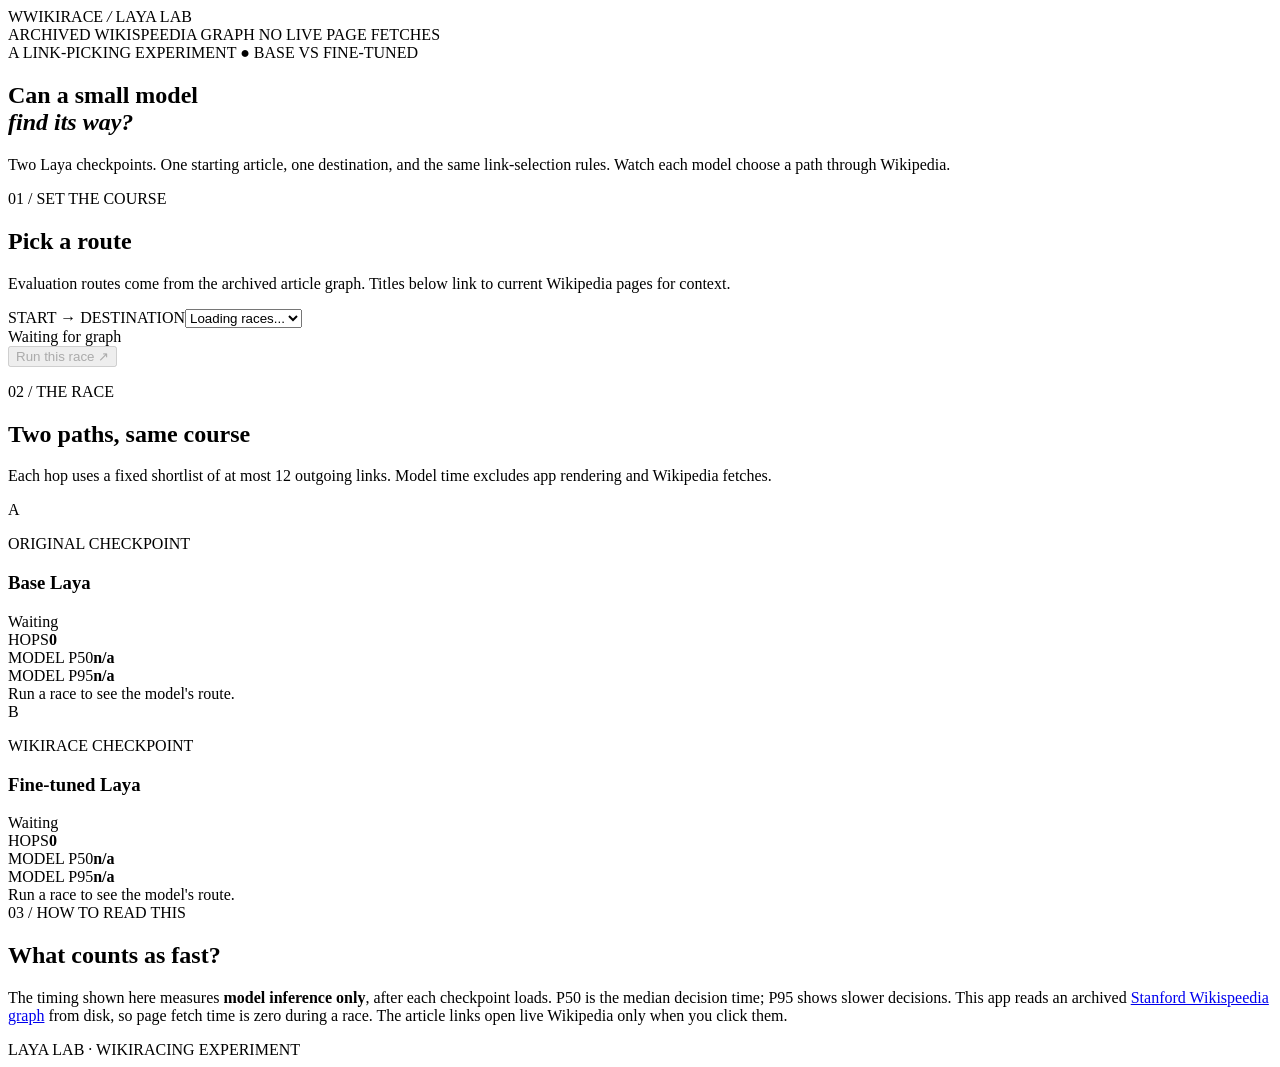
==== app/index.html @ d2092bbf "Build Laya Wikiracing experiment and app" ====
<!doctype html>
<html lang="en">
<head>
  <meta charset="utf-8">
  <meta name="viewport" content="width=device-width, initial-scale=1">
  <title>Wikirace / Laya lab</title>
  <link rel="icon" href="/favicon.svg" type="image/svg+xml">
  <link rel="stylesheet" href="/style.css">
  <script src="/app.js" defer></script>
</head>
<body>
  <div class="shell">
    <header class="topbar"><div class="brand"><span class="mark">W</span><span>WIKIRACE <i>/</i> LAYA LAB</span></div><span class="source">ARCHIVED WIKISPEEDIA GRAPH <span class="dot"></span> NO LIVE PAGE FETCHES</span></header>
    <main>
      <section class="hero">
        <div class="eyebrow">A LINK-PICKING EXPERIMENT <span>●</span> BASE VS FINE-TUNED</div>
        <h1>Can a small model<br><em>find its way?</em></h1>
        <p>Two Laya checkpoints. One starting article, one destination, and the same link-selection rules. Watch each model choose a path through Wikipedia.</p>
      </section>
      <section class="setup" aria-label="Race setup">
        <div class="setup-copy"><span class="section-number">01 / SET THE COURSE</span><h2>Pick a route</h2><p>Evaluation routes come from the archived article graph. Titles below link to current Wikipedia pages for context.</p></div>
        <div class="controls"><label for="race-select">START → DESTINATION</label><select id="race-select"><option>Loading races...</option></select><div class="course" id="course"><span>Waiting for graph</span></div><button id="start-button" disabled>Run this race <span>↗</span></button><p id="setup-note" class="setup-note" role="status"></p></div>
      </section>
      <section class="arena" aria-label="Model races">
        <div class="section-heading"><div><span class="section-number">02 / THE RACE</span><h2>Two paths, same course</h2></div><p>Each hop uses a fixed shortlist of at most 12 outgoing links. Model time excludes app rendering and Wikipedia fetches.</p></div>
        <div class="lanes"><article class="lane" id="base-lane"><div class="lane-head"><span class="lane-badge base-badge">A</span><div><p>ORIGINAL CHECKPOINT</p><h3>Base Laya</h3></div><span class="lane-state" id="base-state">Waiting</span></div><div class="lane-metrics"><div><span>HOPS</span><strong id="base-hops">0</strong></div><div><span>MODEL P50</span><strong id="base-p50">n/a</strong></div><div><span>MODEL P95</span><strong id="base-p95">n/a</strong></div></div><div class="trail" id="base-trail"><div class="empty">Run a race to see the model's route.</div></div></article>
          <article class="lane" id="tuned-lane"><div class="lane-head"><span class="lane-badge tuned-badge">B</span><div><p>WIKIRACE CHECKPOINT</p><h3>Fine-tuned Laya</h3></div><span class="lane-state" id="tuned-state">Waiting</span></div><div class="lane-metrics"><div><span>HOPS</span><strong id="tuned-hops">0</strong></div><div><span>MODEL P50</span><strong id="tuned-p50">n/a</strong></div><div><span>MODEL P95</span><strong id="tuned-p95">n/a</strong></div></div><div class="trail" id="tuned-trail"><div class="empty">Run a race to see the model's route.</div></div></article></div>
      </section>
      <section class="notes"><span class="section-number">03 / HOW TO READ THIS</span><div><h2>What counts as fast?</h2><p>The timing shown here measures <strong>model inference only</strong>, after each checkpoint loads. P50 is the median decision time; P95 shows slower decisions. This app reads an archived <a href="https://snap.stanford.edu/data/wikispeedia.html" target="_blank" rel="noopener noreferrer">Stanford Wikispeedia graph</a> from disk, so page fetch time is zero during a race. The article links open live Wikipedia only when you click them.</p></div></section>
    </main>
    <footer>LAYA LAB <span>·</span> WIKIRACING EXPERIMENT</footer>
  </div>
</body>
</html>
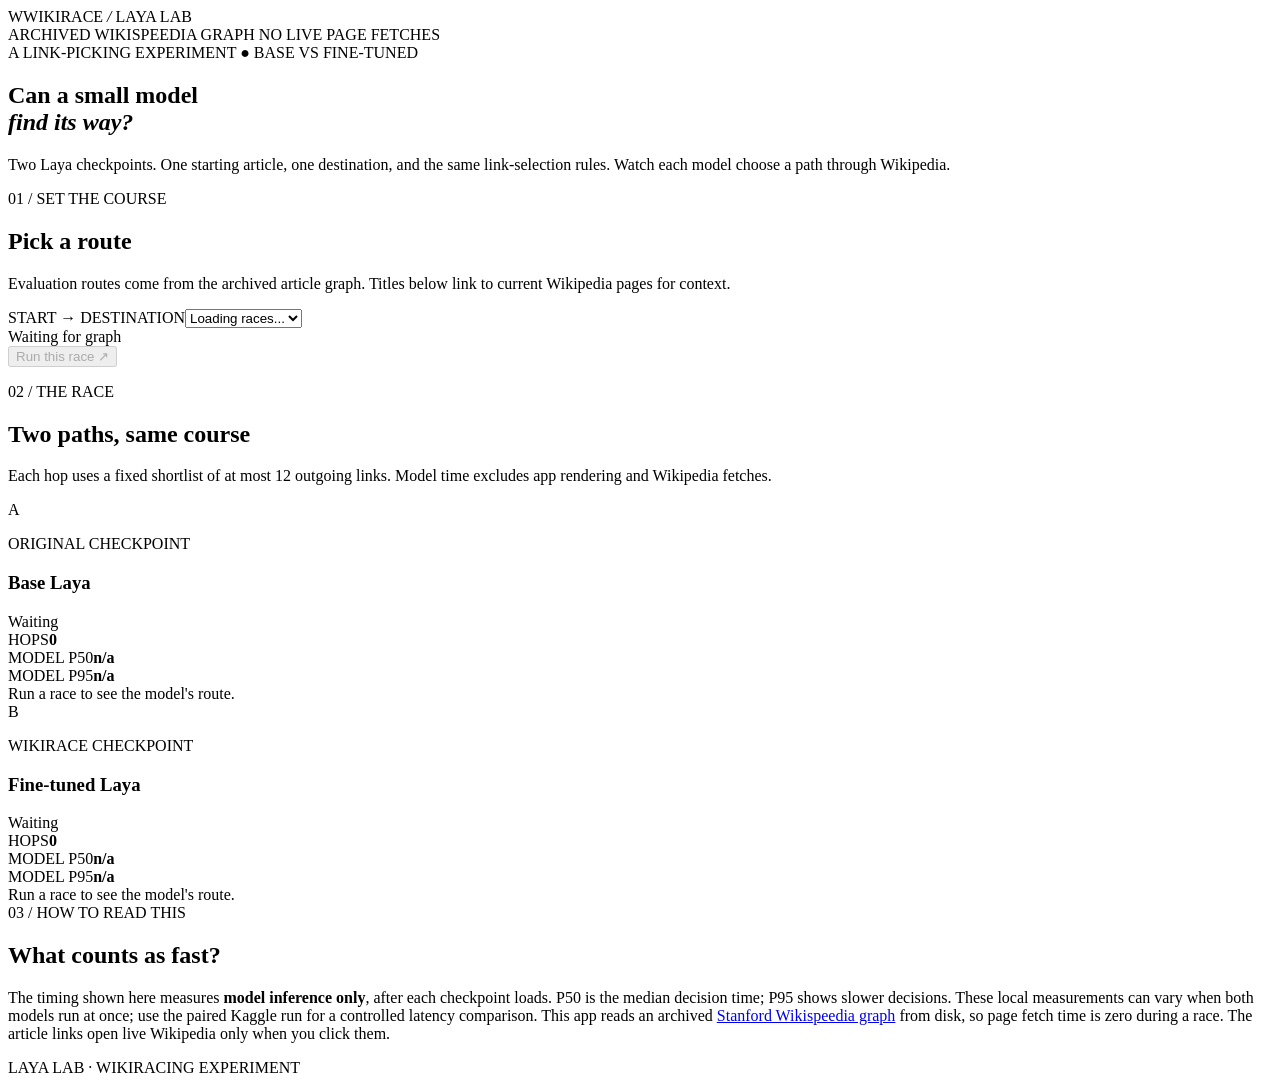
==== commit c60adb49: "Document and display paired Wikiracing results" ====
--- a/app/index.html
+++ b/app/index.html
@@ -17,6 +17,12 @@
         <h1>Can a small model<br><em>find its way?</em></h1>
         <p>Two Laya checkpoints. One starting article, one destination, and the same link-selection rules. Watch each model choose a path through Wikipedia.</p>
       </section>
+      <section class="benchmark" id="benchmark" hidden aria-label="Held-out benchmark">
+        <div><span class="section-number">HELD-OUT TEST</span><h2>More wins. Similar speed.</h2><p>60 archived races, eight-hop limit. Both checkpoints used the same routes and link choices.</p></div>
+        <div class="benchmark-stat"><span>RACES WON</span><strong id="bench-wins">-</strong><small>base → tuned</small></div>
+        <div class="benchmark-stat"><span>CHOICE ACCURACY</span><strong id="bench-accuracy">-</strong><small>600 held-out decisions</small></div>
+        <div class="benchmark-stat"><span>T4 MEDIAN INFERENCE</span><strong id="bench-latency">-</strong><small>model time per move</small></div>
+      </section>
       <section class="setup" aria-label="Race setup">
         <div class="setup-copy"><span class="section-number">01 / SET THE COURSE</span><h2>Pick a route</h2><p>Evaluation routes come from the archived article graph. Titles below link to current Wikipedia pages for context.</p></div>
         <div class="controls"><label for="race-select">START → DESTINATION</label><select id="race-select"><option>Loading races...</option></select><div class="course" id="course"><span>Waiting for graph</span></div><button id="start-button" disabled>Run this race <span>↗</span></button><p id="setup-note" class="setup-note" role="status"></p></div>
@@ -26,7 +32,7 @@
         <div class="lanes"><article class="lane" id="base-lane"><div class="lane-head"><span class="lane-badge base-badge">A</span><div><p>ORIGINAL CHECKPOINT</p><h3>Base Laya</h3></div><span class="lane-state" id="base-state">Waiting</span></div><div class="lane-metrics"><div><span>HOPS</span><strong id="base-hops">0</strong></div><div><span>MODEL P50</span><strong id="base-p50">n/a</strong></div><div><span>MODEL P95</span><strong id="base-p95">n/a</strong></div></div><div class="trail" id="base-trail"><div class="empty">Run a race to see the model's route.</div></div></article>
           <article class="lane" id="tuned-lane"><div class="lane-head"><span class="lane-badge tuned-badge">B</span><div><p>WIKIRACE CHECKPOINT</p><h3>Fine-tuned Laya</h3></div><span class="lane-state" id="tuned-state">Waiting</span></div><div class="lane-metrics"><div><span>HOPS</span><strong id="tuned-hops">0</strong></div><div><span>MODEL P50</span><strong id="tuned-p50">n/a</strong></div><div><span>MODEL P95</span><strong id="tuned-p95">n/a</strong></div></div><div class="trail" id="tuned-trail"><div class="empty">Run a race to see the model's route.</div></div></article></div>
       </section>
-      <section class="notes"><span class="section-number">03 / HOW TO READ THIS</span><div><h2>What counts as fast?</h2><p>The timing shown here measures <strong>model inference only</strong>, after each checkpoint loads. P50 is the median decision time; P95 shows slower decisions. This app reads an archived <a href="https://snap.stanford.edu/data/wikispeedia.html" target="_blank" rel="noopener noreferrer">Stanford Wikispeedia graph</a> from disk, so page fetch time is zero during a race. The article links open live Wikipedia only when you click them.</p></div></section>
+      <section class="notes"><span class="section-number">03 / HOW TO READ THIS</span><div><h2>What counts as fast?</h2><p>The timing shown here measures <strong>model inference only</strong>, after each checkpoint loads. P50 is the median decision time; P95 shows slower decisions. These local measurements can vary when both models run at once; use the paired Kaggle run for a controlled latency comparison. This app reads an archived <a href="https://snap.stanford.edu/data/wikispeedia.html" target="_blank" rel="noopener noreferrer">Stanford Wikispeedia graph</a> from disk, so page fetch time is zero during a race. The article links open live Wikipedia only when you click them.</p></div></section>
     </main>
     <footer>LAYA LAB <span>·</span> WIKIRACING EXPERIMENT</footer>
   </div>
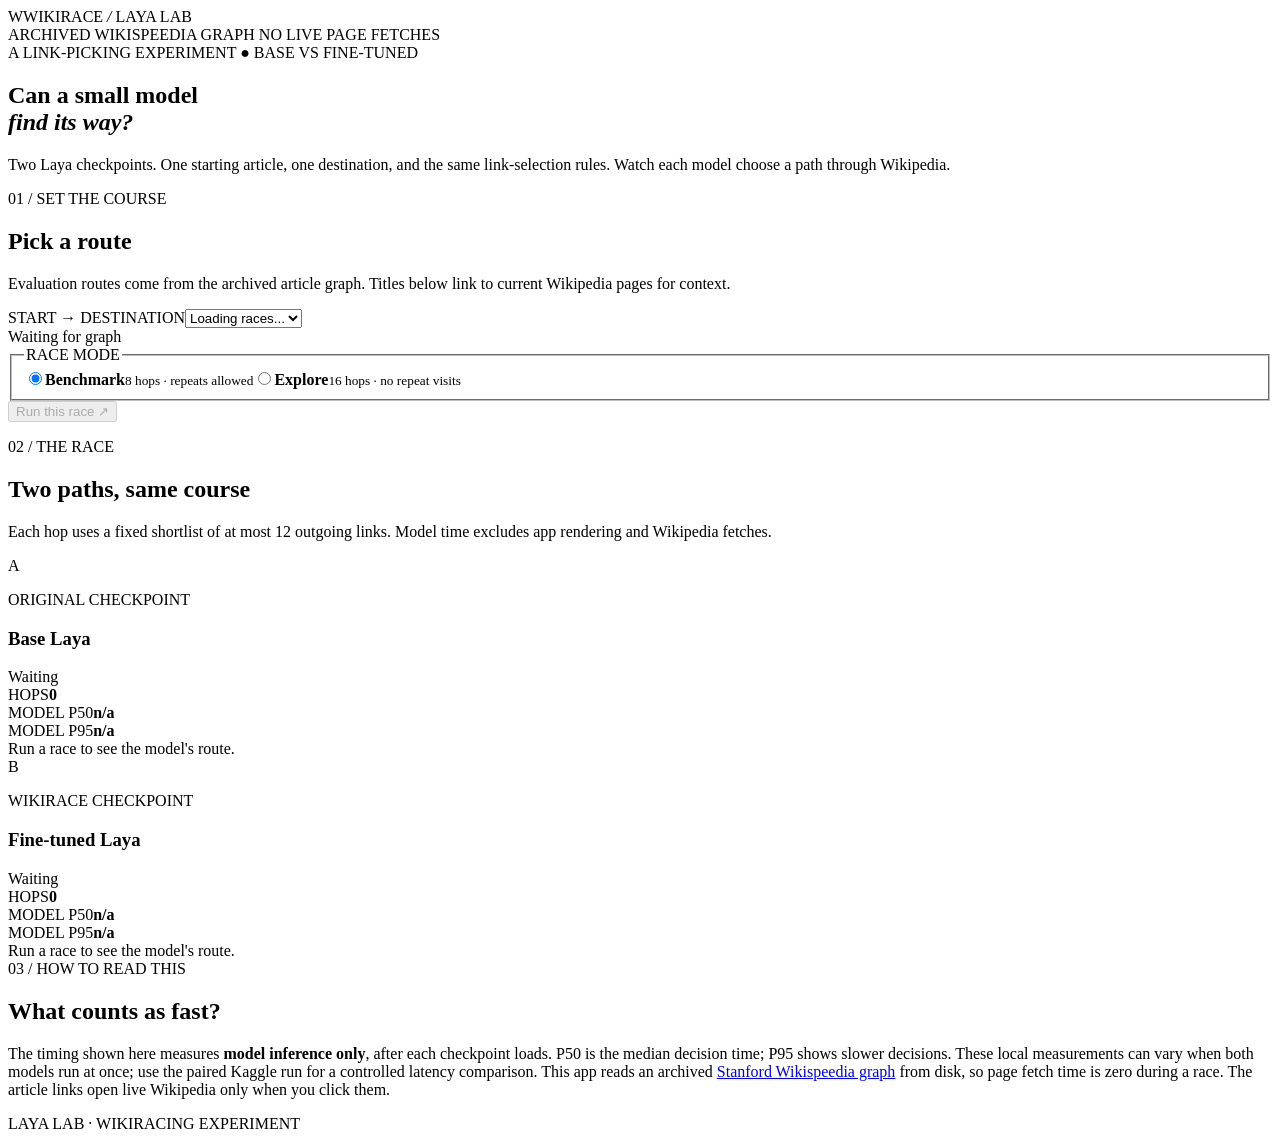
==== commit 7574f5be: "Add sixteen-hop Explore mode without repeat visits" ====
--- a/app/index.html
+++ b/app/index.html
@@ -25,7 +25,7 @@
       </section>
       <section class="setup" aria-label="Race setup">
         <div class="setup-copy"><span class="section-number">01 / SET THE COURSE</span><h2>Pick a route</h2><p>Evaluation routes come from the archived article graph. Titles below link to current Wikipedia pages for context.</p></div>
-        <div class="controls"><label for="race-select">START → DESTINATION</label><select id="race-select"><option>Loading races...</option></select><div class="course" id="course"><span>Waiting for graph</span></div><button id="start-button" disabled>Run this race <span>↗</span></button><p id="setup-note" class="setup-note" role="status"></p></div>
+        <div class="controls"><label for="race-select">START → DESTINATION</label><select id="race-select"><option>Loading races...</option></select><div class="course" id="course"><span>Waiting for graph</span></div><fieldset class="mode-picker"><legend>RACE MODE</legend><label><input type="radio" name="race-mode" value="benchmark" checked><span><strong>Benchmark</strong><small>8 hops · repeats allowed</small></span></label><label><input type="radio" name="race-mode" value="explore"><span><strong>Explore</strong><small>16 hops · no repeat visits</small></span></label></fieldset><button id="start-button" disabled>Run this race <span>↗</span></button><p id="setup-note" class="setup-note" role="status"></p></div>
       </section>
       <section class="arena" aria-label="Model races">
         <div class="section-heading"><div><span class="section-number">02 / THE RACE</span><h2>Two paths, same course</h2></div><p>Each hop uses a fixed shortlist of at most 12 outgoing links. Model time excludes app rendering and Wikipedia fetches.</p></div>
